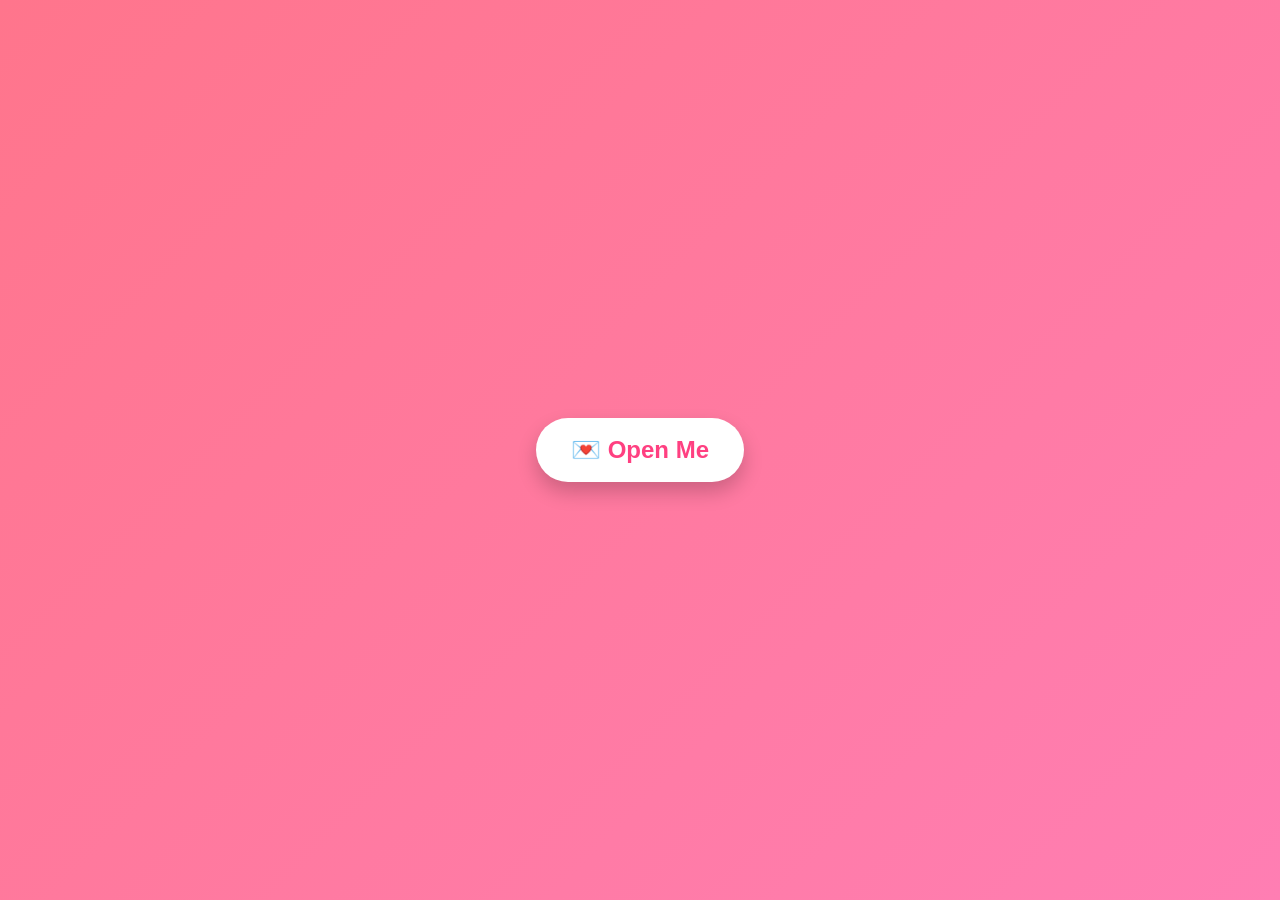
==== index.html @ ba0f8aaa "Add files via upload" ====
<!DOCTYPE html>
<html>
<head>
<meta name="viewport" content="width=device-width, initial-scale=1.0">
<title>Open Me ❤️</title>

<style>
body{
    margin:0;
    height:100vh;
    display:flex;
    justify-content:center;
    align-items:center;
    background:linear-gradient(135deg,#ff758c,#ff7eb3);
    font-family:Arial,sans-serif;
}

button{
    padding:18px 35px;
    font-size:24px;
    border:none;
    border-radius:50px;
    background:white;
    color:#ff4081;
    font-weight:bold;
    cursor:pointer;
    box-shadow:0 10px 20px rgba(0,0,0,.2);
}

#message{
    display:none;
    text-align:center;
    color:white;
}

h1{
    font-size:50px;
}

p{
    font-size:28px;
}
</style>
</head>

<body>

<button id="openBtn" onclick="showLove()">
💌 Open Me
</button>

<div id="message">
<h1>❤️ I Love You ❤️</h1>
<p>You make my world brighter! ✨</p>
</div>

<script>
function showLove(){
    document.getElementById("openBtn").style.display="none";
    document.getElementById("message").style.display="block";
}
</script>

</body>
</html>
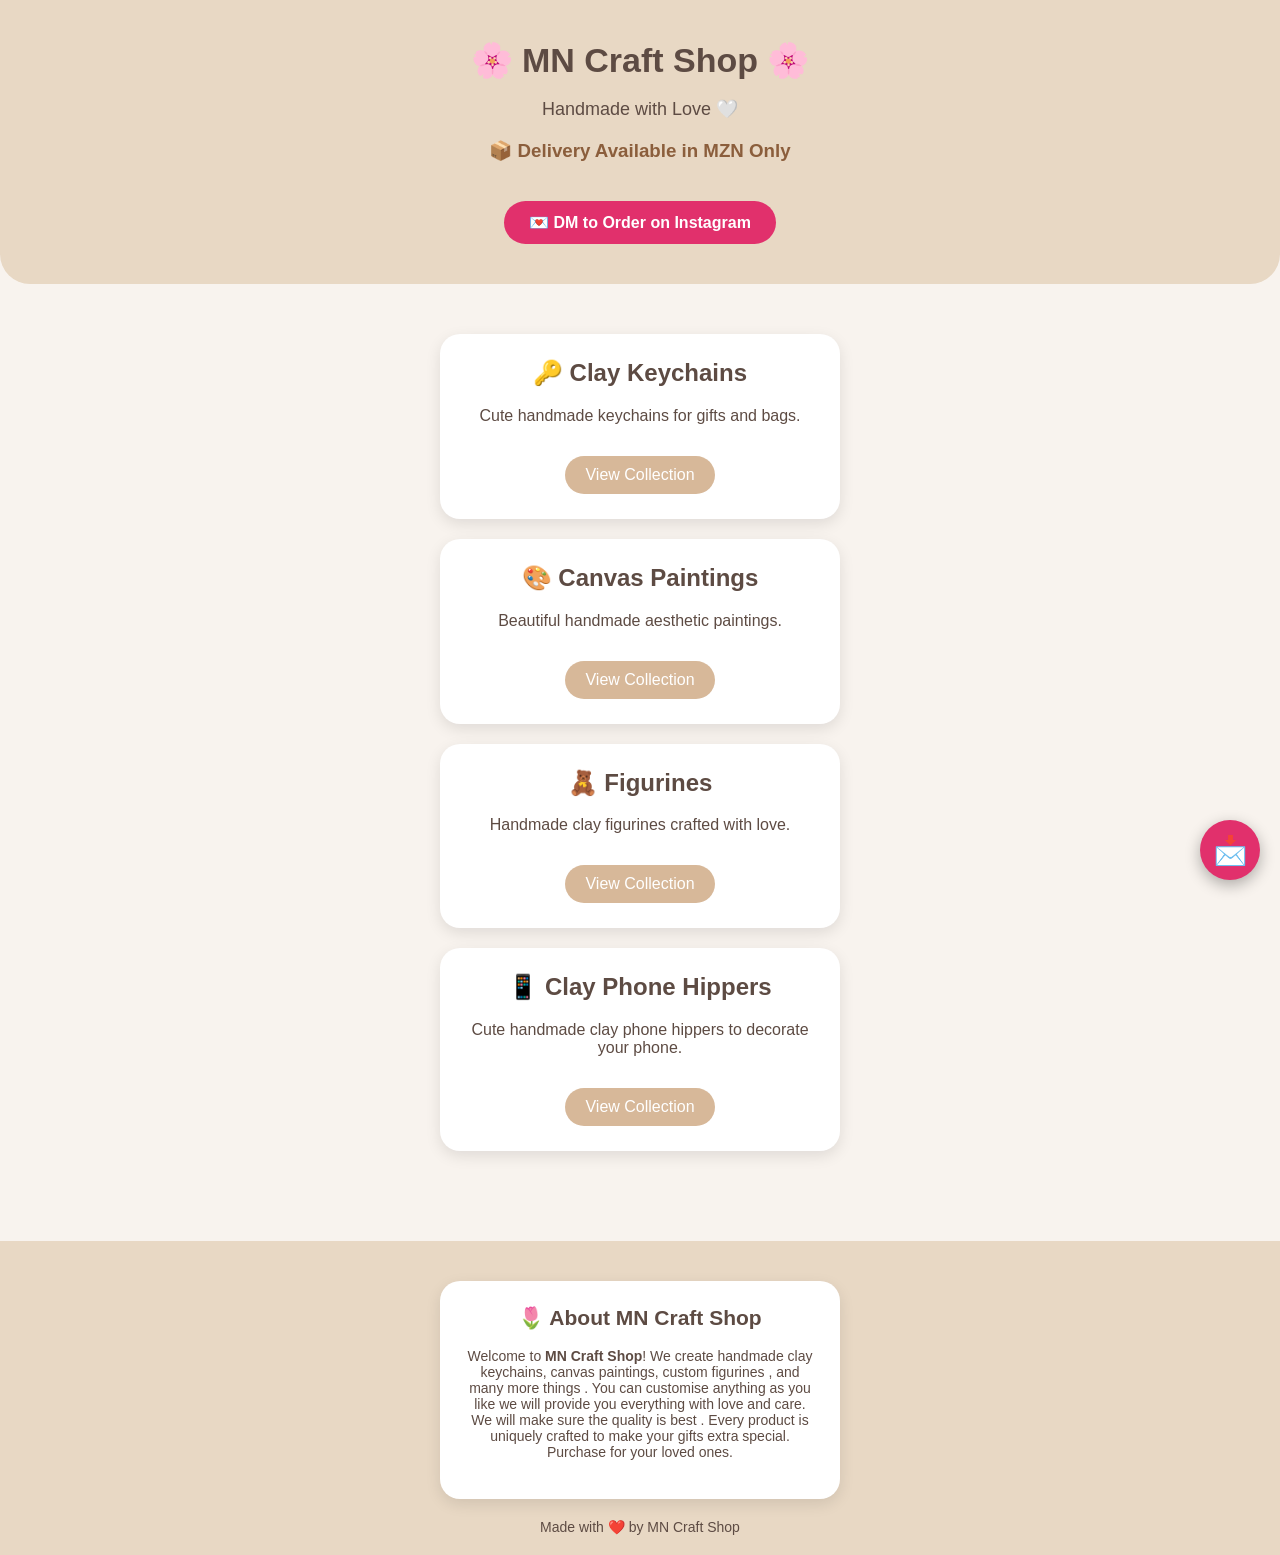
==== commit dbb90dca: "Add files via upload" ====
--- a/index.html
+++ b/index.html
@@ -1,65 +1,67 @@
 <!DOCTYPE html>
-<html>
+<html lang="en">
 <head>
+<meta charset="UTF-8">
 <meta name="viewport" content="width=device-width, initial-scale=1.0">
-<title>Open Me ❤️</title>
-
-<style>
-body{
-    margin:0;
-    height:100vh;
-    display:flex;
-    justify-content:center;
-    align-items:center;
-    background:linear-gradient(135deg,#ff758c,#ff7eb3);
-    font-family:Arial,sans-serif;
-}
-
-button{
-    padding:18px 35px;
-    font-size:24px;
-    border:none;
-    border-radius:50px;
-    background:white;
-    color:#ff4081;
-    font-weight:bold;
-    cursor:pointer;
-    box-shadow:0 10px 20px rgba(0,0,0,.2);
-}
-
-#message{
-    display:none;
-    text-align:center;
-    color:white;
-}
-
-h1{
-    font-size:50px;
-}
-
-p{
-    font-size:28px;
-}
-</style>
+<title>MN Craft Shop</title>
+<link rel="stylesheet" href="style.css">
 </head>
 
 <body>
 
-<button id="openBtn" onclick="showLove()">
-💌 Open Me
-</button>
+<header>
+    <h1>🌸 MN Craft Shop 🌸</h1>
+    <p>Handmade with Love 🤍</p>
 
-<div id="message">
-<h1>❤️ I Love You ❤️</h1>
-<p>You make my world brighter! ✨</p>
+    <h3>📦 Delivery Available in MZN Only</h3>
+
+    <a class="insta-btn" href="https://instagram.com/mn_craftshop" target="_blank">
+        💌 DM to Order on Instagram
+    </a>
+</header>
+
+<div class="container">
+
+<div class="card">
+<h2>🔑 Clay Keychains</h2>
+<p>Cute handmade keychains for gifts and bags.</p>
+<a href="keychains.html">View Collection</a>
 </div>
 
-<script>
-function showLove(){
-    document.getElementById("openBtn").style.display="none";
-    document.getElementById("message").style.display="block";
-}
-</script>
+<div class="card">
+<h2>🎨 Canvas Paintings</h2>
+<p>Beautiful handmade aesthetic paintings.</p>
+<a href="canvas.html">View Collection</a>
+</div>
 
-</body>
+<div class="card">
+<h2>🧸 Figurines</h2>
+<p>Handmade clay figurines crafted with love.</p>
+<a href="figurines.html">View Collection</a>
+</div>
+<div class="card">
+    <h2>📱 Clay Phone Hippers</h2>
+    <p>Cute handmade clay phone hippers to decorate your phone.</p>
+    <a href="phonehippers.html">View Collection</a>
+</div>
+</div>
+
+<footer>
+    <div class="card">
+    <h2>🌷 About MN Craft Shop</h2>
+    <p>
+        Welcome to <b>MN Craft Shop</b>! We create handmade clay keychains,
+        canvas paintings,  custom figurines , and many more things . You can customise anything as you like we will provide you everything with love and care.
+        We will make sure the quality is best .
+        Every product is uniquely crafted to make your gifts extra special.
+        Purchase for your loved ones.
+        
+    </p>
+</div>
+Made with ❤️ by MN Craft Shop
+</footer>
+<a href="https://instagram.com/mn_craftshop" class="floating-btn" target="_blank">
+📩
+</a>
+</body
 </html>
--- a/style.css
+++ b/style.css
@@ -0,0 +1,116 @@
+body{
+margin:0;
+font-family:Arial,sans-serif;
+background:#F8F3EE;
+text-align:center;
+color:#5d4b43;
+}
+
+header{
+background:#E8D8C4;
+padding:40px 20px;
+border-bottom-left-radius:30px;
+border-bottom-right-radius:30px;
+}
+
+header h1{
+margin:0;
+font-size:34px;
+}
+
+header p{
+font-size:18px;
+}
+
+header h3{
+margin-top:20px;
+color:#8B5E3C;
+}
+
+.insta-btn{
+display:inline-block;
+margin-top:20px;
+padding:12px 25px;
+background:#E1306C;
+color:white;
+text-decoration:none;
+border-radius:30px;
+font-weight:bold;
+}
+
+.container{
+padding:30px;
+}
+
+.card{
+background:white;
+padding:25px;
+margin:20px auto;
+max-width:350px;
+border-radius:20px;
+box-shadow:0 5px 15px rgba(0,0,0,0.1);
+}
+
+.card h2{
+margin-top:0;
+}
+
+.card a{
+display:inline-block;
+margin-top:15px;
+padding:10px 20px;
+background:#D7B899;
+color:white;
+text-decoration:none;
+border-radius:25px;
+}
+
+.card a:hover{
+background:#C49A74;
+}
+
+footer{
+margin-top:40px;
+padding:20px;
+background:#E8D8C4;
+font-size:14px;
+}
+.floating-btn{
+    position:fixed;
+    bottom:20px;
+    right:20px;
+    width:60px;
+    height:60px;
+    background:#E1306C;
+    color:white;
+    border-radius:50%;
+    display:flex;
+    justify-content:center;
+    align-items:center;
+    text-decoration:none;
+    font-size:28px;
+    box-shadow:0 5px 15px rgba(0,0,0,0.3);
+    transition:0.3s;
+}
+
+.floating-btn:hover{
+    transform:scale(1.1);
+}
+.back-home{
+  display: inline-block;
+  margin: 10px auto 20px;
+  padding: 8px 14px;
+  background: white;
+  color: #E1306C;
+  border: 2px solid #E1306C;
+  border-radius: 20px;
+  text-decoration: none;
+  font-size: 14px;
+  transition: 0.3s;
+}
+
+.back-home:hover{
+  background: #E1306C;
+  color: white;
+  transform: scale(1.05);
+}
